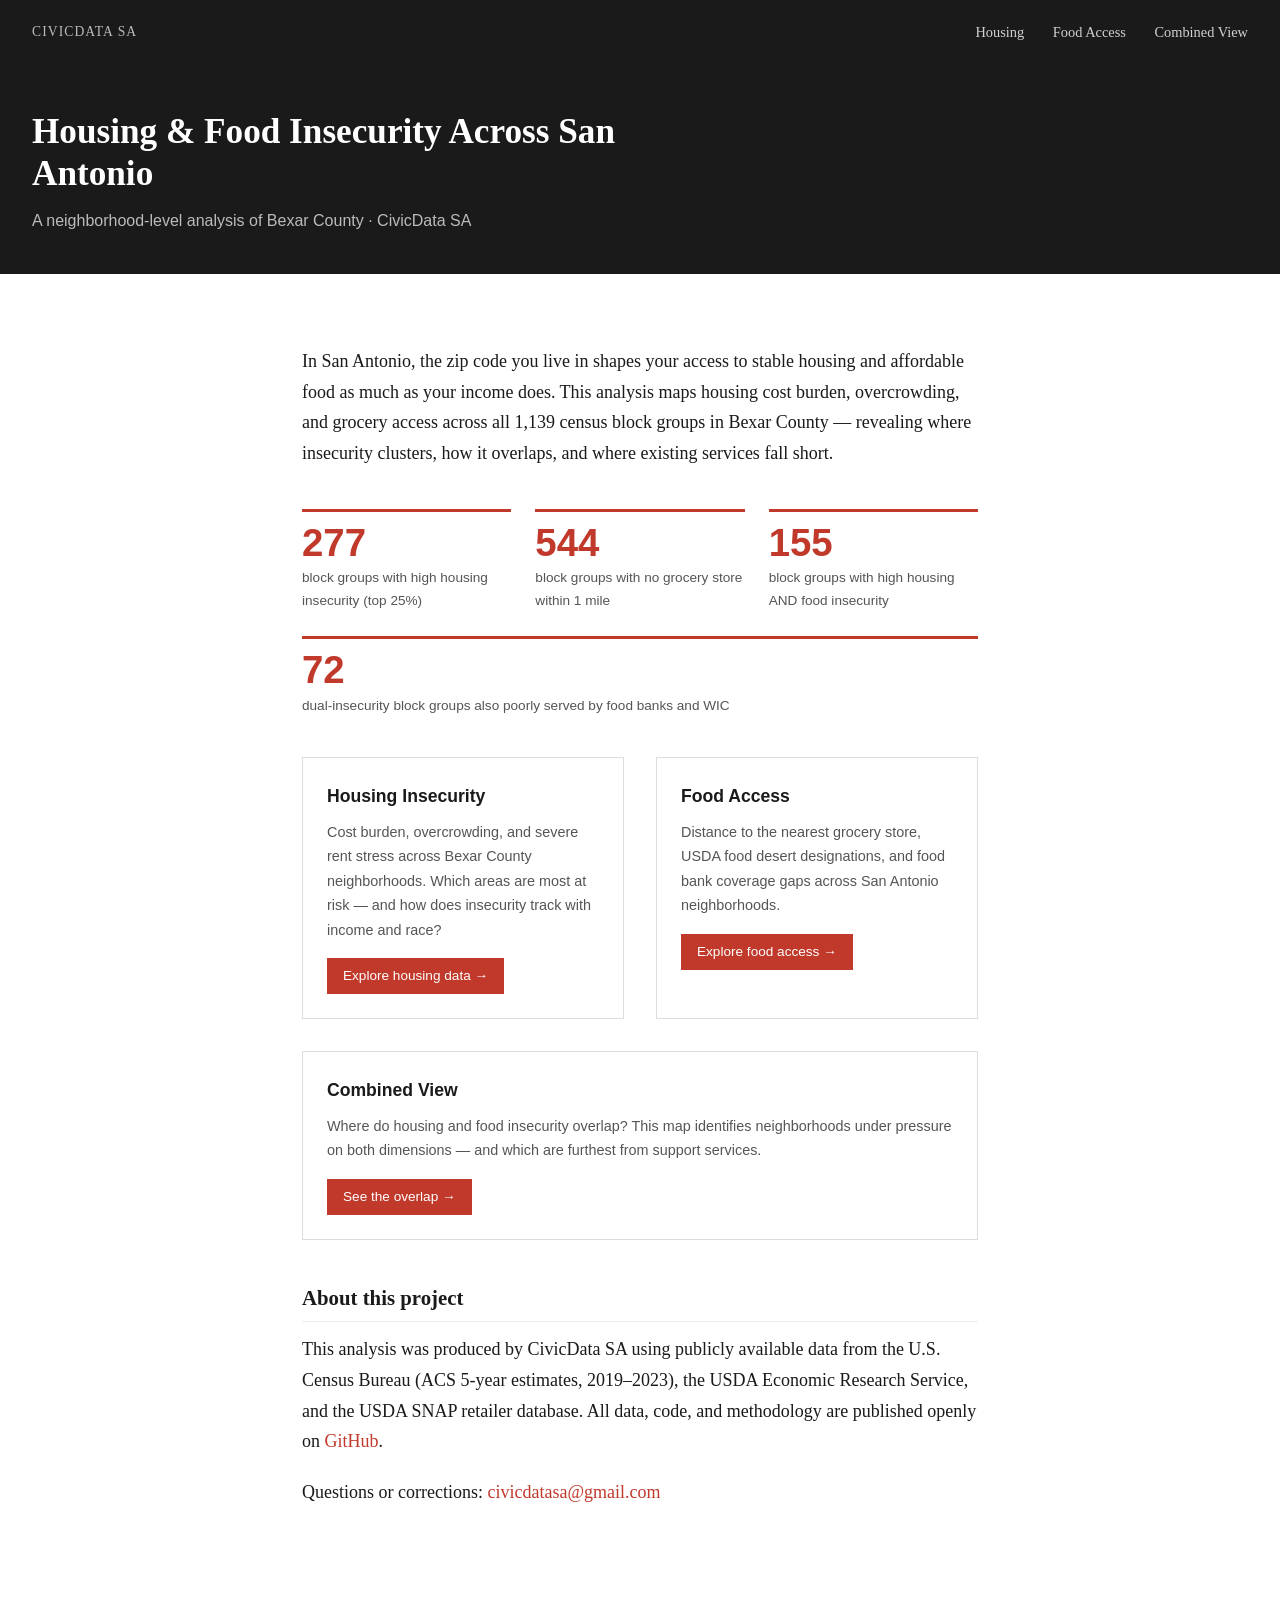
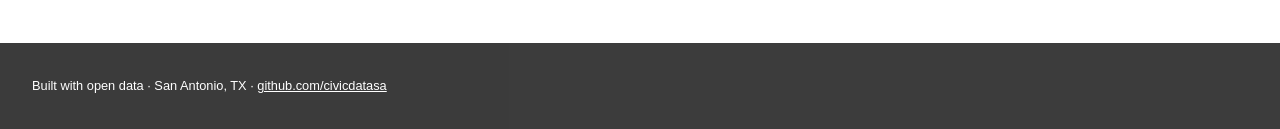
==== site/index.html @ c2f6080f "Add analysis notebooks, processed data, and site files" ====
<!DOCTYPE html>
<html lang="en">
<head>
  <meta charset="UTF-8">
  <meta name="viewport" content="width=device-width, initial-scale=1.0">
  <title>Housing & Food Insecurity in San Antonio — CivicData SA</title>
  <link rel="stylesheet" href="css/style.css">
</head>
<body>

  <header class="site-header">
    <span class="brand">CIVICDATA SA</span>
    <nav>
      <a href="housing.html">Housing</a>
      <a href="food.html">Food Access</a>
      <a href="overlap.html">Combined View</a>
    </nav>
  </header>

  <div class="page-hero">
    <h1>Housing & Food Insecurity Across San Antonio</h1>
    <p class="subtitle">A neighborhood-level analysis of Bexar County · CivicData SA</p>
  </div>

  <div class="content-wrap">

    <div class="narrative">
      <p>In San Antonio, the zip code you live in shapes your access to stable housing and affordable food
      as much as your income does. This analysis maps housing cost burden, overcrowding, and grocery
      access across all 1,139 census block groups in Bexar County — revealing where insecurity
      clusters, how it overlaps, and where existing services fall short.</p>
    </div>

    <div class="stat-row">
      <div class="stat-box">
        <div class="number">277</div>
        <div class="label">block groups with high housing insecurity (top 25%)</div>
      </div>
      <div class="stat-box">
        <div class="number">544</div>
        <div class="label">block groups with no grocery store within 1 mile</div>
      </div>
      <div class="stat-box">
        <div class="number">155</div>
        <div class="label">block groups with high housing AND food insecurity</div>
      </div>
      <div class="stat-box">
        <div class="number">72</div>
        <div class="label">dual-insecurity block groups also poorly served by food banks and WIC</div>
      </div>
    </div>

    <div class="analysis-grid">
      <div class="analysis-card">
        <h2>Housing Insecurity</h2>
        <p>Cost burden, overcrowding, and severe rent stress across Bexar County neighborhoods.
        Which areas are most at risk — and how does insecurity track with income and race?</p>
        <a class="btn" href="housing.html">Explore housing data →</a>
      </div>
      <div class="analysis-card">
        <h2>Food Access</h2>
        <p>Distance to the nearest grocery store, USDA food desert designations, and
        food bank coverage gaps across San Antonio neighborhoods.</p>
        <a class="btn" href="food.html">Explore food access →</a>
      </div>
      <div class="analysis-card">
        <h2>Combined View</h2>
        <p>Where do housing and food insecurity overlap? This map identifies neighborhoods
        under pressure on both dimensions — and which are furthest from support services.</p>
        <a class="btn" href="overlap.html">See the overlap →</a>
      </div>
    </div>

    <div class="narrative">
      <h2>About this project</h2>
      <p>This analysis was produced by CivicData SA using publicly available data from the
      U.S. Census Bureau (ACS 5-year estimates, 2019–2023), the USDA Economic Research Service,
      and the USDA SNAP retailer database. All data, code, and methodology are published openly
      on <a href="https://github.com/civicdatasa">GitHub</a>.</p>
      <p>Questions or corrections: <a href="mailto:civicdatasa@gmail.com">civicdatasa@gmail.com</a></p>
    </div>

  </div>

  <footer class="site-footer">
    Built with open data · San Antonio, TX ·
    <a href="https://github.com/civicdatasa">github.com/civicdatasa</a>
  </footer>

</body>
</html>
---- site/css/style.css ----
/* ── Reset & base ── */
*, *::before, *::after { box-sizing: border-box; margin: 0; padding: 0; }

body {
  font-family: 'Georgia', serif;
  font-size: 18px;
  line-height: 1.7;
  color: #1a1a1a;
  background: #fff;
}

a { color: #c0392b; text-decoration: none; }
a:hover { text-decoration: underline; }

/* ── Layout ── */
.site-header {
  background: #1a1a1a;
  color: #fff;
  padding: 1rem 2rem;
  display: flex;
  align-items: center;
  justify-content: space-between;
}

.site-header .brand { font-size: 0.85rem; letter-spacing: 0.08em; opacity: 0.7; }
.site-header nav a { color: #fff; margin-left: 1.5rem; font-size: 0.9rem; opacity: 0.8; }
.site-header nav a:hover { opacity: 1; text-decoration: none; }

.page-hero {
  background: #1a1a1a;
  color: #fff;
  padding: 3rem 2rem 2.5rem;
  max-width: 100%;
}

.page-hero h1 { font-size: 2.2rem; line-height: 1.2; max-width: 700px; }
.page-hero .subtitle { margin-top: 0.75rem; opacity: 0.7; font-size: 1rem; font-family: sans-serif; }
.page-hero .last-updated { margin-top: 0.5rem; opacity: 0.5; font-size: 0.8rem; font-family: sans-serif; }

.content-wrap { max-width: 740px; margin: 0 auto; padding: 2.5rem 2rem; }

/* ── Map ── */
#map { width: 100%; height: 520px; background: #e8e4dc; }

.map-wrap { position: relative; }

.map-legend {
  position: absolute;
  bottom: 2rem;
  right: 1rem;
  background: rgba(255,255,255,0.95);
  padding: 0.75rem 1rem;
  font-family: sans-serif;
  font-size: 0.78rem;
  line-height: 1.8;
  z-index: 999;
  border: 1px solid #ddd;
}

.legend-swatch {
  display: inline-block;
  width: 12px;
  height: 12px;
  margin-right: 6px;
  vertical-align: middle;
}

/* ── Stat callouts ── */
.stat-row {
  display: flex;
  gap: 1.5rem;
  margin: 2.5rem 0;
  flex-wrap: wrap;
}

.stat-box {
  flex: 1;
  min-width: 160px;
  border-top: 3px solid #c0392b;
  padding-top: 0.75rem;
}

.stat-box .number {
  font-size: 2.4rem;
  font-weight: bold;
  line-height: 1;
  color: #c0392b;
  font-family: sans-serif;
}

.stat-box .label {
  font-size: 0.85rem;
  font-family: sans-serif;
  color: #555;
  margin-top: 0.25rem;
}

/* ── Narrative text ── */
.narrative { margin: 2rem 0; }
.narrative p { margin-bottom: 1.25rem; }
.narrative h2 { font-size: 1.3rem; margin: 2rem 0 0.75rem; border-bottom: 1px solid #eee; padding-bottom: 0.4rem; }

/* ── Popup ── */
.mapboxgl-popup-content, .leaflet-popup-content {
  font-family: sans-serif;
  font-size: 0.85rem;
  line-height: 1.6;
  max-width: 220px;
}

.popup-title { font-weight: bold; margin-bottom: 0.4rem; font-size: 0.9rem; }
.popup-row { display: flex; justify-content: space-between; gap: 1rem; }
.popup-label { color: #777; }

/* ── Page nav ── */
.page-nav {
  background: #f5f3ef;
  padding: 1.5rem 2rem;
  font-family: sans-serif;
  font-size: 0.9rem;
  display: flex;
  gap: 2rem;
  flex-wrap: wrap;
  border-top: 1px solid #ddd;
}

.page-nav a {
  color: #1a1a1a;
  font-weight: bold;
}

/* ── Footer ── */
.site-footer {
  background: #1a1a1a;
  color: #fff;
  padding: 2rem;
  font-family: sans-serif;
  font-size: 0.8rem;
  opacity: 0.85;
  margin-top: 4rem;
}

.site-footer a { color: #fff; text-decoration: underline; }

/* ── Index page cards ── */
.analysis-grid { display: flex; gap: 2rem; margin: 2.5rem 0; flex-wrap: wrap; }

.analysis-card {
  flex: 1;
  min-width: 260px;
  border: 1px solid #ddd;
  padding: 1.5rem;
  font-family: sans-serif;
}

.analysis-card h2 { font-size: 1.1rem; margin-bottom: 0.5rem; }
.analysis-card p { font-size: 0.9rem; color: #555; margin-bottom: 1rem; }
.analysis-card a.btn {
  display: inline-block;
  background: #c0392b;
  color: #fff;
  padding: 0.4rem 1rem;
  font-size: 0.85rem;
}

/* ── Responsive ── */
@media (max-width: 600px) {
  .page-hero h1 { font-size: 1.5rem; }
  #map { height: 380px; }
  .stat-row { gap: 1rem; }
  .stat-box .number { font-size: 1.8rem; }
}
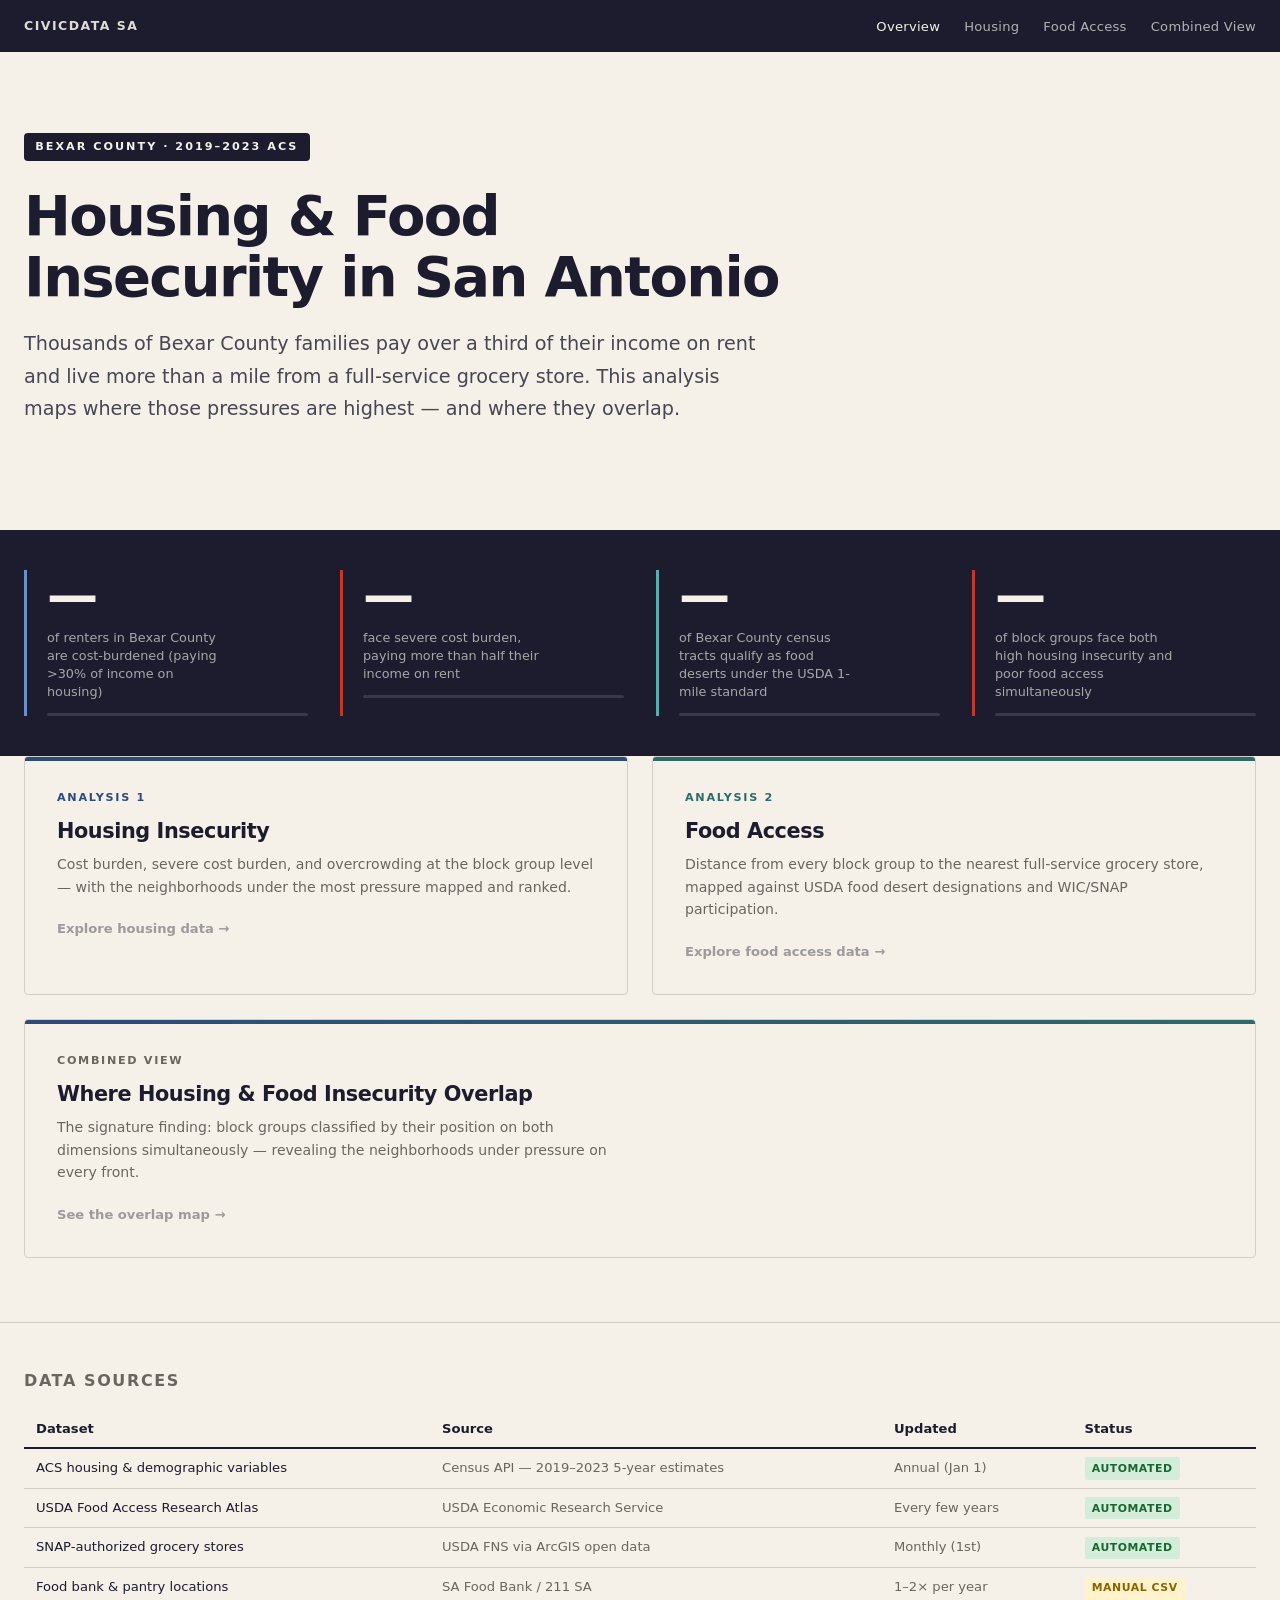
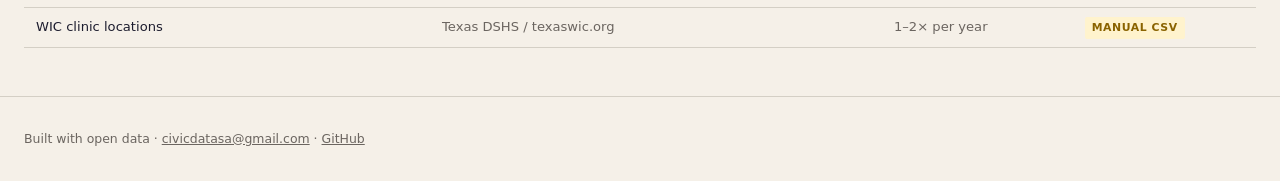
==== commit 6007d8f2: "fix: restore correct HTML files and remove stray style.css" ====
--- a/site/index.html
+++ b/site/index.html
@@ -4,88 +4,175 @@
   <meta charset="UTF-8">
   <meta name="viewport" content="width=device-width, initial-scale=1.0">
   <title>Housing & Food Insecurity in San Antonio — CivicData SA</title>
+  <meta name="description" content="A neighborhood-level analysis of housing cost burden, food access, and where both forms of insecurity overlap across Bexar County, TX.">
   <link rel="stylesheet" href="css/style.css">
 </head>
 <body>
 
-  <header class="site-header">
-    <span class="brand">CIVICDATA SA</span>
-    <nav>
-      <a href="housing.html">Housing</a>
-      <a href="food.html">Food Access</a>
-      <a href="overlap.html">Combined View</a>
-    </nav>
-  </header>
+<nav class="site-nav">
+  <a class="wordmark" href="index.html">CivicData SA</a>
+  <ul class="nav-links">
+    <li><a href="index.html" class="active">Overview</a></li>
+    <li><a href="housing.html">Housing</a></li>
+    <li><a href="food.html">Food Access</a></li>
+    <li><a href="overlap.html">Combined View</a></li>
+  </ul>
+</nav>
 
-  <div class="page-hero">
-    <h1>Housing & Food Insecurity Across San Antonio</h1>
-    <p class="subtitle">A neighborhood-level analysis of Bexar County · CivicData SA</p>
+<section class="index-hero">
+  <span class="project-tag">Bexar County · 2019–2023 ACS</span>
+  <h1>Housing &amp; Food<br>Insecurity in San Antonio</h1>
+  <p class="lede">
+    Thousands of Bexar County families pay over a third of their income on rent
+    and live more than a mile from a full-service grocery store. This analysis
+    maps where those pressures are highest — and where they overlap.
+  </p>
+</section>
+
+<div class="stat-strip">
+  <div class="stat-strip-inner">
+    <div class="stat-card housing-accent">
+      <div class="stat-value" id="stat-costburden">—</div>
+      <div class="stat-label">of renters in Bexar County are cost-burdened (paying &gt;30% of income on housing)</div>
+      <div class="stat-bar"><div class="stat-bar-fill" data-pct="0" id="bar-costburden"></div></div>
+    </div>
+    <div class="stat-card alert-accent">
+      <div class="stat-value" id="stat-severe">—</div>
+      <div class="stat-label">face severe cost burden, paying more than half their income on rent</div>
+      <div class="stat-bar"><div class="stat-bar-fill" data-pct="0" id="bar-severe"></div></div>
+    </div>
+    <div class="stat-card food-accent">
+      <div class="stat-value" id="stat-desert">—</div>
+      <div class="stat-label">of Bexar County census tracts qualify as food deserts under the USDA 1-mile standard</div>
+      <div class="stat-bar"><div class="stat-bar-fill" data-pct="0" id="bar-desert"></div></div>
+    </div>
+    <div class="stat-card alert-accent">
+      <div class="stat-value" id="stat-both">—</div>
+      <div class="stat-label">of block groups face both high housing insecurity and poor food access simultaneously</div>
+      <div class="stat-bar"><div class="stat-bar-fill" data-pct="0" id="bar-both"></div></div>
+    </div>
   </div>
+</div>
 
-  <div class="content-wrap">
+<div class="analysis-grid">
+  <a href="housing.html" class="analysis-card housing">
+    <div class="card-tag">Analysis 1</div>
+    <h2>Housing Insecurity</h2>
+    <p>Cost burden, severe cost burden, and overcrowding at the block group level — with the neighborhoods under the most pressure mapped and ranked.</p>
+    <div class="card-arrow">Explore housing data →</div>
+  </a>
+  <a href="food.html" class="analysis-card food">
+    <div class="card-tag">Analysis 2</div>
+    <h2>Food Access</h2>
+    <p>Distance from every block group to the nearest full-service grocery store, mapped against USDA food desert designations and WIC/SNAP participation.</p>
+    <div class="card-arrow">Explore food access data →</div>
+  </a>
+  <a href="overlap.html" class="analysis-card overlap">
+    <div class="card-tag">Combined View</div>
+    <h2>Where Housing &amp; Food Insecurity Overlap</h2>
+    <p>The signature finding: block groups classified by their position on both dimensions simultaneously — revealing the neighborhoods under pressure on every front.</p>
+    <div class="card-arrow">See the overlap map →</div>
+  </a>
+</div>
 
-    <div class="narrative">
-      <p>In San Antonio, the zip code you live in shapes your access to stable housing and affordable food
-      as much as your income does. This analysis maps housing cost burden, overcrowding, and grocery
-      access across all 1,139 census block groups in Bexar County — revealing where insecurity
-      clusters, how it overlaps, and where existing services fall short.</p>
-    </div>
+<section class="data-table-section">
+  <h2>Data Sources</h2>
+  <table>
+    <thead>
+      <tr><th>Dataset</th><th>Source</th><th>Updated</th><th>Status</th></tr>
+    </thead>
+    <tbody>
+      <tr>
+        <td>ACS housing &amp; demographic variables</td>
+        <td>Census API — 2019–2023 5-year estimates</td>
+        <td>Annual (Jan 1)</td>
+        <td><span class="badge badge-ok">Automated</span></td>
+      </tr>
+      <tr>
+        <td>USDA Food Access Research Atlas</td>
+        <td>USDA Economic Research Service</td>
+        <td>Every few years</td>
+        <td><span class="badge badge-ok">Automated</span></td>
+      </tr>
+      <tr>
+        <td>SNAP-authorized grocery stores</td>
+        <td>USDA FNS via ArcGIS open data</td>
+        <td>Monthly (1st)</td>
+        <td><span class="badge badge-ok">Automated</span></td>
+      </tr>
+      <tr>
+        <td>Food bank &amp; pantry locations</td>
+        <td>SA Food Bank / 211 SA</td>
+        <td>1–2× per year</td>
+        <td><span class="badge badge-manual">Manual CSV</span></td>
+      </tr>
+      <tr>
+        <td>WIC clinic locations</td>
+        <td>Texas DSHS / texaswic.org</td>
+        <td>1–2× per year</td>
+        <td><span class="badge badge-manual">Manual CSV</span></td>
+      </tr>
+    </tbody>
+  </table>
+</section>
 
-    <div class="stat-row">
-      <div class="stat-box">
-        <div class="number">277</div>
-        <div class="label">block groups with high housing insecurity (top 25%)</div>
-      </div>
-      <div class="stat-box">
-        <div class="number">544</div>
-        <div class="label">block groups with no grocery store within 1 mile</div>
-      </div>
-      <div class="stat-box">
-        <div class="number">155</div>
-        <div class="label">block groups with high housing AND food insecurity</div>
-      </div>
-      <div class="stat-box">
-        <div class="number">72</div>
-        <div class="label">dual-insecurity block groups also poorly served by food banks and WIC</div>
-      </div>
-    </div>
+<footer class="site-footer">
+  <span>Built with open data · <a href="mailto:civicdatasa@gmail.com">civicdatasa@gmail.com</a> · <a href="https://github.com/civicdatasa" target="_blank" rel="noopener">GitHub</a></span>
+  <span id="last-updated"></span>
+</footer>
 
-    <div class="analysis-grid">
-      <div class="analysis-card">
-        <h2>Housing Insecurity</h2>
-        <p>Cost burden, overcrowding, and severe rent stress across Bexar County neighborhoods.
-        Which areas are most at risk — and how does insecurity track with income and race?</p>
-        <a class="btn" href="housing.html">Explore housing data →</a>
-      </div>
-      <div class="analysis-card">
-        <h2>Food Access</h2>
-        <p>Distance to the nearest grocery store, USDA food desert designations, and
-        food bank coverage gaps across San Antonio neighborhoods.</p>
-        <a class="btn" href="food.html">Explore food access →</a>
-      </div>
-      <div class="analysis-card">
-        <h2>Combined View</h2>
-        <p>Where do housing and food insecurity overlap? This map identifies neighborhoods
-        under pressure on both dimensions — and which are furthest from support services.</p>
-        <a class="btn" href="overlap.html">See the overlap →</a>
-      </div>
-    </div>
+<script src="js/site.js"></script>
+<script>
+// Pull summary stats from the GeoJSON files to populate the callout numbers.
+// Falls back to showing placeholder dashes if data isn't loaded yet.
+document.addEventListener('DOMContentLoaded', () => {
+  Promise.all([
+    fetch('data/housing_block_groups.geojson').then(r => r.ok ? r.json() : null).catch(() => null),
+    fetch('data/food_access_tracts.geojson').then(r => r.ok ? r.json() : null).catch(() => null),
+    fetch('data/overlap_block_groups.geojson').then(r => r.ok ? r.json() : null).catch(() => null),
+  ]).then(([housing, food, overlap]) => {
 
-    <div class="narrative">
-      <h2>About this project</h2>
-      <p>This analysis was produced by CivicData SA using publicly available data from the
-      U.S. Census Bureau (ACS 5-year estimates, 2019–2023), the USDA Economic Research Service,
-      and the USDA SNAP retailer database. All data, code, and methodology are published openly
-      on <a href="https://github.com/civicdatasa">GitHub</a>.</p>
-      <p>Questions or corrections: <a href="mailto:civicdatasa@gmail.com">civicdatasa@gmail.com</a></p>
-    </div>
+    if (housing && housing.features && housing.features.length) {
+      const props = housing.features.map(f => f.properties);
+      const cb  = props.map(p => p.cost_burden_rate).filter(v => v != null && !isNaN(v));
+      const scb = props.map(p => p.severe_cost_burden_rate).filter(v => v != null && !isNaN(v));
+      if (cb.length) {
+        const avgCB = cb.reduce((a,b) => a+b, 0) / cb.length;
+        const avgSCB = scb.reduce((a,b) => a+b, 0) / scb.length;
+        const pctCB  = Math.round(avgCB  * 100);
+        const pctSCB = Math.round(avgSCB * 100);
+        document.getElementById('stat-costburden').textContent = pctCB + '%';
+        document.getElementById('stat-severe').textContent     = pctSCB + '%';
+        document.getElementById('bar-costburden').dataset.pct  = pctCB;
+        document.getElementById('bar-severe').dataset.pct      = pctSCB;
+      }
+    }
 
-  </div>
+    if (food && food.features && food.features.length) {
+      const props = food.features.map(f => f.properties);
+      const deserts = props.filter(p => p.LILATracts_1And10 === 1).length;
+      const pct = Math.round(deserts / props.length * 100);
+      document.getElementById('stat-desert').textContent = pct + '%';
+      document.getElementById('bar-desert').dataset.pct  = pct;
+    }
 
-  <footer class="site-footer">
-    Built with open data · San Antonio, TX ·
-    <a href="https://github.com/civicdatasa">github.com/civicdatasa</a>
-  </footer>
+    if (overlap && overlap.features && overlap.features.length) {
+      const props = overlap.features.map(f => f.properties);
+      const both  = props.filter(p => (p.housing_score ?? 0) > 0.5 && (p.nearest_grocery_mi ?? 0) > 1).length;
+      const pct   = Math.round(both / props.length * 100);
+      document.getElementById('stat-both').textContent = pct + '%';
+      document.getElementById('bar-both').dataset.pct  = pct;
+    }
 
+    // re-trigger bar animations after data is set
+    document.querySelectorAll('.stat-bar-fill[data-pct]').forEach(el => {
+      const pct = parseFloat(el.dataset.pct);
+      if (!isNaN(pct) && pct > 0) {
+        setTimeout(() => { el.style.width = pct + '%'; }, 100);
+      }
+    });
+  });
+});
+</script>
 </body>
 </html>
--- a/site/css/style.css
+++ b/site/css/style.css
@@ -1,172 +1,497 @@
-/* ── Reset & base ── */
+/* ============================================================
+   CivicData SA — Housing & Food Insecurity
+   Palette:
+     --ink:       #1c1c2e  (near-black body)
+     --paper:     #f5f0e8  (warm off-white)
+     --housing:   #2c4a7c  (slate blue)
+     --food:      #2d6a6a  (teal)
+     --alert:     #c0392b  (burnt sienna — high insecurity)
+     --mid:       #e8a020  (amber — medium)
+     --low:       #4a8c5c  (muted green — low insecurity)
+     --rule:      #d4cfc5  (divider)
+     --muted:     #6b6560  (secondary text)
+   ============================================================ */
+
 *, *::before, *::after { box-sizing: border-box; margin: 0; padding: 0; }
 
+:root {
+  --ink:      #1c1c2e;
+  --paper:    #f5f0e8;
+  --housing:  #2c4a7c;
+  --food:     #2d6a6a;
+  --alert:    #c0392b;
+  --mid:      #e8a020;
+  --low:      #4a8c5c;
+  --rule:     #d4cfc5;
+  --muted:    #6b6560;
+  --radius:   4px;
+  --max:      1280px;
+}
+
+html { font-size: 16px; scroll-behavior: smooth; }
+
 body {
-  font-family: 'Georgia', serif;
-  font-size: 18px;
-  line-height: 1.7;
-  color: #1a1a1a;
-  background: #fff;
-}
-
-a { color: #c0392b; text-decoration: none; }
-a:hover { text-decoration: underline; }
-
-/* ── Layout ── */
-.site-header {
-  background: #1a1a1a;
-  color: #fff;
-  padding: 1rem 2rem;
+  font-family: -apple-system, BlinkMacSystemFont, 'Segoe UI', system-ui, sans-serif;
+  background: var(--paper);
+  color: var(--ink);
+  line-height: 1.6;
+  -webkit-font-smoothing: antialiased;
+}
+
+/* ── Typography ─────────────────────────────────────── */
+h1 { font-size: clamp(2rem, 5vw, 3.5rem); font-weight: 800; line-height: 1.1; letter-spacing: -0.03em; }
+h2 { font-size: clamp(1.4rem, 3vw, 2rem); font-weight: 700; line-height: 1.2; letter-spacing: -0.02em; }
+h3 { font-size: 1.1rem; font-weight: 700; letter-spacing: -0.01em; }
+p  { max-width: 64ch; }
+a  { color: inherit; }
+
+/* ── Sitewide nav ───────────────────────────────────── */
+.site-nav {
+  background: var(--ink);
+  color: var(--paper);
+  padding: 0 1.5rem;
   display: flex;
   align-items: center;
   justify-content: space-between;
-}
-
-.site-header .brand { font-size: 0.85rem; letter-spacing: 0.08em; opacity: 0.7; }
-.site-header nav a { color: #fff; margin-left: 1.5rem; font-size: 0.9rem; opacity: 0.8; }
-.site-header nav a:hover { opacity: 1; text-decoration: none; }
-
+  height: 52px;
+  position: sticky;
+  top: 0;
+  z-index: 1000;
+}
+.site-nav .wordmark {
+  font-size: 0.78rem;
+  font-weight: 700;
+  letter-spacing: 0.12em;
+  text-transform: uppercase;
+  text-decoration: none;
+  color: var(--paper);
+  opacity: 0.9;
+}
+.site-nav .nav-links {
+  display: flex;
+  gap: 1.5rem;
+  list-style: none;
+}
+.site-nav .nav-links a {
+  font-size: 0.82rem;
+  font-weight: 500;
+  text-decoration: none;
+  color: var(--paper);
+  opacity: 0.7;
+  transition: opacity 0.15s;
+  letter-spacing: 0.02em;
+}
+.site-nav .nav-links a:hover,
+.site-nav .nav-links a.active { opacity: 1; }
+
+/* ── Page hero ──────────────────────────────────────── */
 .page-hero {
-  background: #1a1a1a;
-  color: #fff;
-  padding: 3rem 2rem 2.5rem;
-  max-width: 100%;
-}
-
-.page-hero h1 { font-size: 2.2rem; line-height: 1.2; max-width: 700px; }
-.page-hero .subtitle { margin-top: 0.75rem; opacity: 0.7; font-size: 1rem; font-family: sans-serif; }
-.page-hero .last-updated { margin-top: 0.5rem; opacity: 0.5; font-size: 0.8rem; font-family: sans-serif; }
-
-.content-wrap { max-width: 740px; margin: 0 auto; padding: 2.5rem 2rem; }
-
-/* ── Map ── */
-#map { width: 100%; height: 520px; background: #e8e4dc; }
-
-.map-wrap { position: relative; }
-
-.map-legend {
+  padding: 4rem 1.5rem 3rem;
+  max-width: var(--max);
+  margin: 0 auto;
+}
+.page-hero .eyebrow {
+  font-size: 0.72rem;
+  font-weight: 700;
+  letter-spacing: 0.15em;
+  text-transform: uppercase;
+  color: var(--muted);
+  margin-bottom: 1rem;
+}
+.page-hero h1 { margin-bottom: 1.25rem; }
+.page-hero .lede {
+  font-size: 1.15rem;
+  line-height: 1.7;
+  color: var(--ink);
+  opacity: 0.85;
+  max-width: 68ch;
+}
+.page-hero .meta {
+  margin-top: 1.5rem;
+  font-size: 0.78rem;
+  color: var(--muted);
+  display: flex;
+  gap: 1.5rem;
+  flex-wrap: wrap;
+}
+.page-hero .meta span::before { content: '· '; }
+.page-hero .meta span:first-child::before { content: ''; }
+
+/* ── Stat callout strip ─────────────────────────────── */
+.stat-strip {
+  background: var(--ink);
+  color: var(--paper);
+  padding: 2.5rem 1.5rem;
+}
+.stat-strip-inner {
+  max-width: var(--max);
+  margin: 0 auto;
+  display: grid;
+  grid-template-columns: repeat(4, 1fr);
+  gap: 2rem;
+}
+.stat-card { border-left: 3px solid var(--rule); padding-left: 1.25rem; }
+.stat-card.housing-accent { border-color: #6b90c8; }
+.stat-card.food-accent    { border-color: #5aadad; }
+.stat-card.alert-accent   { border-color: var(--alert); }
+.stat-value {
+  font-size: clamp(2.2rem, 5vw, 3.2rem);
+  font-weight: 800;
+  letter-spacing: -0.04em;
+  line-height: 1;
+  font-variant-numeric: tabular-nums;
+}
+.stat-label {
+  font-size: 0.8rem;
+  line-height: 1.4;
+  opacity: 0.65;
+  margin-top: 0.5rem;
+  max-width: 22ch;
+}
+.stat-bar {
+  height: 3px;
+  background: rgba(255,255,255,0.12);
+  border-radius: 2px;
+  margin-top: 0.75rem;
+  overflow: hidden;
+}
+.stat-bar-fill {
+  height: 100%;
+  border-radius: 2px;
+  background: var(--paper);
+  width: 0;
+  transition: width 1.2s cubic-bezier(0.4, 0, 0.2, 1);
+}
+.stat-card.housing-accent .stat-bar-fill { background: #6b90c8; }
+.stat-card.food-accent    .stat-bar-fill { background: #5aadad; }
+.stat-card.alert-accent   .stat-bar-fill { background: var(--alert); }
+
+/* ── Map section ────────────────────────────────────── */
+.map-section {
+  display: grid;
+  grid-template-columns: 1fr 380px;
+  min-height: 580px;
+  border-top: 1px solid var(--rule);
+  border-bottom: 1px solid var(--rule);
+}
+#map, #map-food, #map-overlap {
+  height: 580px;
+  width: 100%;
+  background: #d8dde6;
+}
+.map-sidebar {
+  padding: 2rem 1.5rem;
+  border-left: 1px solid var(--rule);
+  display: flex;
+  flex-direction: column;
+  gap: 1.25rem;
+  overflow-y: auto;
+  max-height: 580px;
+}
+.map-sidebar h2 { font-size: 1.1rem; }
+.map-sidebar p  { font-size: 0.88rem; line-height: 1.6; color: var(--muted); }
+
+/* Legend */
+.legend { margin-top: auto; }
+.legend-title {
+  font-size: 0.72rem;
+  font-weight: 700;
+  letter-spacing: 0.1em;
+  text-transform: uppercase;
+  color: var(--muted);
+  margin-bottom: 0.6rem;
+}
+.legend-scale {
+  display: flex;
+  gap: 3px;
+  margin-bottom: 0.3rem;
+}
+.legend-swatch {
+  height: 10px;
+  flex: 1;
+  border-radius: 2px;
+}
+.legend-labels {
+  display: flex;
+  justify-content: space-between;
+  font-size: 0.72rem;
+  color: var(--muted);
+}
+.map-controls {
+  display: flex;
+  flex-direction: column;
+  gap: 0.5rem;
+}
+.map-controls label {
+  font-size: 0.82rem;
+  display: flex;
+  align-items: center;
+  gap: 0.5rem;
+  cursor: pointer;
+  user-select: none;
+}
+.map-controls input[type=checkbox] { accent-color: var(--housing); }
+
+/* Popup */
+.leaflet-popup-content-wrapper {
+  border-radius: var(--radius);
+  box-shadow: 0 4px 20px rgba(0,0,0,0.15);
+}
+.popup-inner { font-family: inherit; min-width: 180px; }
+.popup-inner strong { font-size: 0.85rem; display: block; margin-bottom: 0.5rem; }
+.popup-row {
+  display: flex;
+  justify-content: space-between;
+  font-size: 0.8rem;
+  padding: 0.2rem 0;
+  border-bottom: 1px solid #eee;
+  color: #333;
+}
+.popup-row:last-child { border-bottom: none; }
+.popup-val { font-weight: 600; }
+
+/* ── Narrative section ──────────────────────────────── */
+.narrative {
+  max-width: var(--max);
+  margin: 0 auto;
+  padding: 4rem 1.5rem;
+  display: grid;
+  grid-template-columns: 1fr 1fr;
+  gap: 4rem;
+  align-items: start;
+}
+.narrative-text h2 { margin-bottom: 1rem; }
+.narrative-text p  { margin-bottom: 1rem; font-size: 0.95rem; color: var(--muted); }
+.narrative-text p:last-child { margin-bottom: 0; }
+
+.pullquote {
+  border-left: 4px solid var(--housing);
+  padding: 1rem 1.25rem;
+  font-size: 1.05rem;
+  font-weight: 600;
+  line-height: 1.5;
+  color: var(--ink);
+  background: rgba(44,74,124,0.06);
+  border-radius: 0 var(--radius) var(--radius) 0;
+}
+.pullquote.food-accent { border-color: var(--food); background: rgba(45,106,106,0.06); }
+
+/* ── Methodology note ───────────────────────────────── */
+.method-note {
+  max-width: var(--max);
+  margin: 0 auto;
+  padding: 2rem 1.5rem;
+  border-top: 1px solid var(--rule);
+}
+.method-note details summary {
+  font-size: 0.82rem;
+  font-weight: 600;
+  cursor: pointer;
+  color: var(--muted);
+  letter-spacing: 0.02em;
+  list-style: none;
+}
+.method-note details summary::after { content: '  ↓'; }
+.method-note details[open] summary::after { content: '  ↑'; }
+.method-note details p {
+  font-size: 0.82rem;
+  color: var(--muted);
+  margin-top: 0.75rem;
+  line-height: 1.7;
+}
+
+/* ── Cross-links ────────────────────────────────────── */
+.crosslink-strip {
+  background: var(--ink);
+  color: var(--paper);
+  padding: 3rem 1.5rem;
+}
+.crosslink-inner {
+  max-width: var(--max);
+  margin: 0 auto;
+  display: grid;
+  grid-template-columns: repeat(auto-fit, minmax(260px, 1fr));
+  gap: 1.5rem;
+}
+.crosslink-card {
+  background: rgba(255,255,255,0.06);
+  border: 1px solid rgba(255,255,255,0.1);
+  border-radius: var(--radius);
+  padding: 1.5rem;
+  text-decoration: none;
+  color: var(--paper);
+  transition: background 0.15s;
+  display: block;
+}
+.crosslink-card:hover { background: rgba(255,255,255,0.1); }
+.crosslink-card .card-tag {
+  font-size: 0.7rem;
+  font-weight: 700;
+  letter-spacing: 0.15em;
+  text-transform: uppercase;
+  opacity: 0.5;
+  margin-bottom: 0.5rem;
+}
+.crosslink-card h3 { font-size: 1rem; margin-bottom: 0.4rem; }
+.crosslink-card p  { font-size: 0.82rem; opacity: 0.6; max-width: none; }
+.crosslink-card .arrow { margin-top: 1rem; font-size: 0.85rem; opacity: 0.5; }
+
+/* ── Site footer ────────────────────────────────────── */
+.site-footer {
+  border-top: 1px solid var(--rule);
+  padding: 2rem 1.5rem;
+  font-size: 0.78rem;
+  color: var(--muted);
+  display: flex;
+  justify-content: space-between;
+  align-items: center;
+  flex-wrap: wrap;
+  gap: 0.75rem;
+  max-width: var(--max);
+  margin: 0 auto;
+}
+.site-footer a { color: var(--muted); }
+
+/* ── Index page hero ────────────────────────────────── */
+.index-hero {
+  padding: 5rem 1.5rem 4rem;
+  max-width: var(--max);
+  margin: 0 auto;
+}
+.index-hero .project-tag {
+  display: inline-block;
+  font-size: 0.7rem;
+  font-weight: 700;
+  letter-spacing: 0.18em;
+  text-transform: uppercase;
+  color: var(--paper);
+  background: var(--ink);
+  padding: 0.3rem 0.7rem;
+  border-radius: var(--radius);
+  margin-bottom: 1.5rem;
+}
+.index-hero h1 { margin-bottom: 1.25rem; }
+.index-hero .lede {
+  font-size: 1.2rem;
+  line-height: 1.7;
+  max-width: 60ch;
+  color: var(--ink);
+  opacity: 0.8;
+  margin-bottom: 2.5rem;
+}
+.analysis-grid {
+  display: grid;
+  grid-template-columns: 1fr 1fr;
+  gap: 1.5rem;
+  max-width: var(--max);
+  margin: 0 auto;
+  padding: 0 1.5rem 4rem;
+}
+.analysis-card {
+  border: 1.5px solid var(--rule);
+  border-radius: var(--radius);
+  padding: 2rem;
+  text-decoration: none;
+  color: var(--ink);
+  display: block;
+  transition: border-color 0.15s, box-shadow 0.15s;
+  position: relative;
+  overflow: hidden;
+}
+.analysis-card::before {
+  content: '';
   position: absolute;
-  bottom: 2rem;
-  right: 1rem;
-  background: rgba(255,255,255,0.95);
-  padding: 0.75rem 1rem;
-  font-family: sans-serif;
+  top: 0; left: 0; right: 0;
+  height: 4px;
+}
+.analysis-card.housing::before { background: var(--housing); }
+.analysis-card.food::before    { background: var(--food); }
+.analysis-card.overlap::before { background: linear-gradient(90deg, var(--housing), var(--food)); }
+.analysis-card:hover { border-color: var(--ink); box-shadow: 0 4px 16px rgba(0,0,0,0.08); }
+.analysis-card .card-tag {
+  font-size: 0.7rem;
+  font-weight: 700;
+  letter-spacing: 0.15em;
+  text-transform: uppercase;
+  margin-bottom: 0.75rem;
+}
+.analysis-card.housing .card-tag { color: var(--housing); }
+.analysis-card.food    .card-tag { color: var(--food); }
+.analysis-card.overlap .card-tag { color: var(--muted); }
+.analysis-card h2 { font-size: 1.3rem; margin-bottom: 0.6rem; }
+.analysis-card p  { font-size: 0.88rem; color: var(--muted); line-height: 1.6; }
+.analysis-card .card-arrow {
+  margin-top: 1.25rem;
+  font-size: 0.82rem;
+  font-weight: 600;
+  opacity: 0.4;
+}
+
+/* overlap card spans full width */
+.analysis-card.overlap { grid-column: 1 / -1; }
+
+/* ── Quadrant legend (overlap page) ────────────────── */
+.quad-legend {
+  display: grid;
+  grid-template-columns: 1fr 1fr;
+  gap: 0.5rem;
+  margin-top: 0.75rem;
+}
+.quad-item {
+  display: flex;
+  align-items: center;
+  gap: 0.5rem;
   font-size: 0.78rem;
-  line-height: 1.8;
-  z-index: 999;
-  border: 1px solid #ddd;
-}
-
-.legend-swatch {
+  color: var(--muted);
+}
+.quad-swatch {
+  width: 14px;
+  height: 14px;
+  border-radius: 2px;
+  flex-shrink: 0;
+}
+
+/* ── Data source table ──────────────────────────────── */
+.data-table-section {
+  max-width: var(--max);
+  margin: 0 auto;
+  padding: 3rem 1.5rem;
+  border-top: 1px solid var(--rule);
+}
+.data-table-section h2 { margin-bottom: 1.25rem; font-size: 1rem; color: var(--muted); text-transform: uppercase; letter-spacing: 0.1em; font-weight: 700; }
+table { width: 100%; border-collapse: collapse; font-size: 0.82rem; }
+th { text-align: left; padding: 0.5rem 0.75rem; border-bottom: 2px solid var(--ink); font-weight: 700; }
+td { padding: 0.5rem 0.75rem; border-bottom: 1px solid var(--rule); color: var(--muted); vertical-align: top; }
+td:first-child { color: var(--ink); font-weight: 500; }
+.badge {
   display: inline-block;
-  width: 12px;
-  height: 12px;
-  margin-right: 6px;
-  vertical-align: middle;
-}
-
-/* ── Stat callouts ── */
-.stat-row {
-  display: flex;
-  gap: 1.5rem;
-  margin: 2.5rem 0;
-  flex-wrap: wrap;
-}
-
-.stat-box {
-  flex: 1;
-  min-width: 160px;
-  border-top: 3px solid #c0392b;
-  padding-top: 0.75rem;
-}
-
-.stat-box .number {
-  font-size: 2.4rem;
-  font-weight: bold;
-  line-height: 1;
-  color: #c0392b;
-  font-family: sans-serif;
-}
-
-.stat-box .label {
-  font-size: 0.85rem;
-  font-family: sans-serif;
-  color: #555;
-  margin-top: 0.25rem;
-}
-
-/* ── Narrative text ── */
-.narrative { margin: 2rem 0; }
-.narrative p { margin-bottom: 1.25rem; }
-.narrative h2 { font-size: 1.3rem; margin: 2rem 0 0.75rem; border-bottom: 1px solid #eee; padding-bottom: 0.4rem; }
-
-/* ── Popup ── */
-.mapboxgl-popup-content, .leaflet-popup-content {
-  font-family: sans-serif;
-  font-size: 0.85rem;
-  line-height: 1.6;
-  max-width: 220px;
-}
-
-.popup-title { font-weight: bold; margin-bottom: 0.4rem; font-size: 0.9rem; }
-.popup-row { display: flex; justify-content: space-between; gap: 1rem; }
-.popup-label { color: #777; }
-
-/* ── Page nav ── */
-.page-nav {
-  background: #f5f3ef;
-  padding: 1.5rem 2rem;
-  font-family: sans-serif;
-  font-size: 0.9rem;
-  display: flex;
-  gap: 2rem;
-  flex-wrap: wrap;
-  border-top: 1px solid #ddd;
-}
-
-.page-nav a {
-  color: #1a1a1a;
-  font-weight: bold;
-}
-
-/* ── Footer ── */
-.site-footer {
-  background: #1a1a1a;
-  color: #fff;
-  padding: 2rem;
-  font-family: sans-serif;
-  font-size: 0.8rem;
-  opacity: 0.85;
-  margin-top: 4rem;
-}
-
-.site-footer a { color: #fff; text-decoration: underline; }
-
-/* ── Index page cards ── */
-.analysis-grid { display: flex; gap: 2rem; margin: 2.5rem 0; flex-wrap: wrap; }
-
-.analysis-card {
-  flex: 1;
-  min-width: 260px;
-  border: 1px solid #ddd;
-  padding: 1.5rem;
-  font-family: sans-serif;
-}
-
-.analysis-card h2 { font-size: 1.1rem; margin-bottom: 0.5rem; }
-.analysis-card p { font-size: 0.9rem; color: #555; margin-bottom: 1rem; }
-.analysis-card a.btn {
-  display: inline-block;
-  background: #c0392b;
-  color: #fff;
-  padding: 0.4rem 1rem;
-  font-size: 0.85rem;
-}
-
-/* ── Responsive ── */
+  font-size: 0.68rem;
+  font-weight: 700;
+  padding: 0.15rem 0.45rem;
+  border-radius: 2px;
+  letter-spacing: 0.05em;
+  text-transform: uppercase;
+}
+.badge-ok      { background: #d4edda; color: #1a6630; }
+.badge-manual  { background: #fff3cd; color: #8a6300; }
+
+/* ── Responsive ─────────────────────────────────────── */
+@media (max-width: 900px) {
+  .map-section { grid-template-columns: 1fr; }
+  .map-sidebar { max-height: none; border-left: none; border-top: 1px solid var(--rule); }
+  #map, #map-food, #map-overlap { height: 420px; }
+  .narrative { grid-template-columns: 1fr; gap: 2rem; }
+  .analysis-grid { grid-template-columns: 1fr; }
+  .analysis-card.overlap { grid-column: 1; }
+  .stat-strip-inner { grid-template-columns: repeat(2, 1fr); }
+}
 @media (max-width: 600px) {
-  .page-hero h1 { font-size: 1.5rem; }
-  #map { height: 380px; }
-  .stat-row { gap: 1rem; }
-  .stat-box .number { font-size: 1.8rem; }
-}+  .site-nav .nav-links { gap: 1rem; }
+  .page-hero, .index-hero { padding: 2.5rem 1rem 2rem; }
+  .stat-strip { padding: 2rem 1rem; }
+  .analysis-grid { padding: 0 1rem 3rem; }
+  .stat-strip-inner { grid-template-columns: 1fr; }
+}
+@media (prefers-reduced-motion: reduce) {
+  .stat-bar-fill { transition: none; }
+}
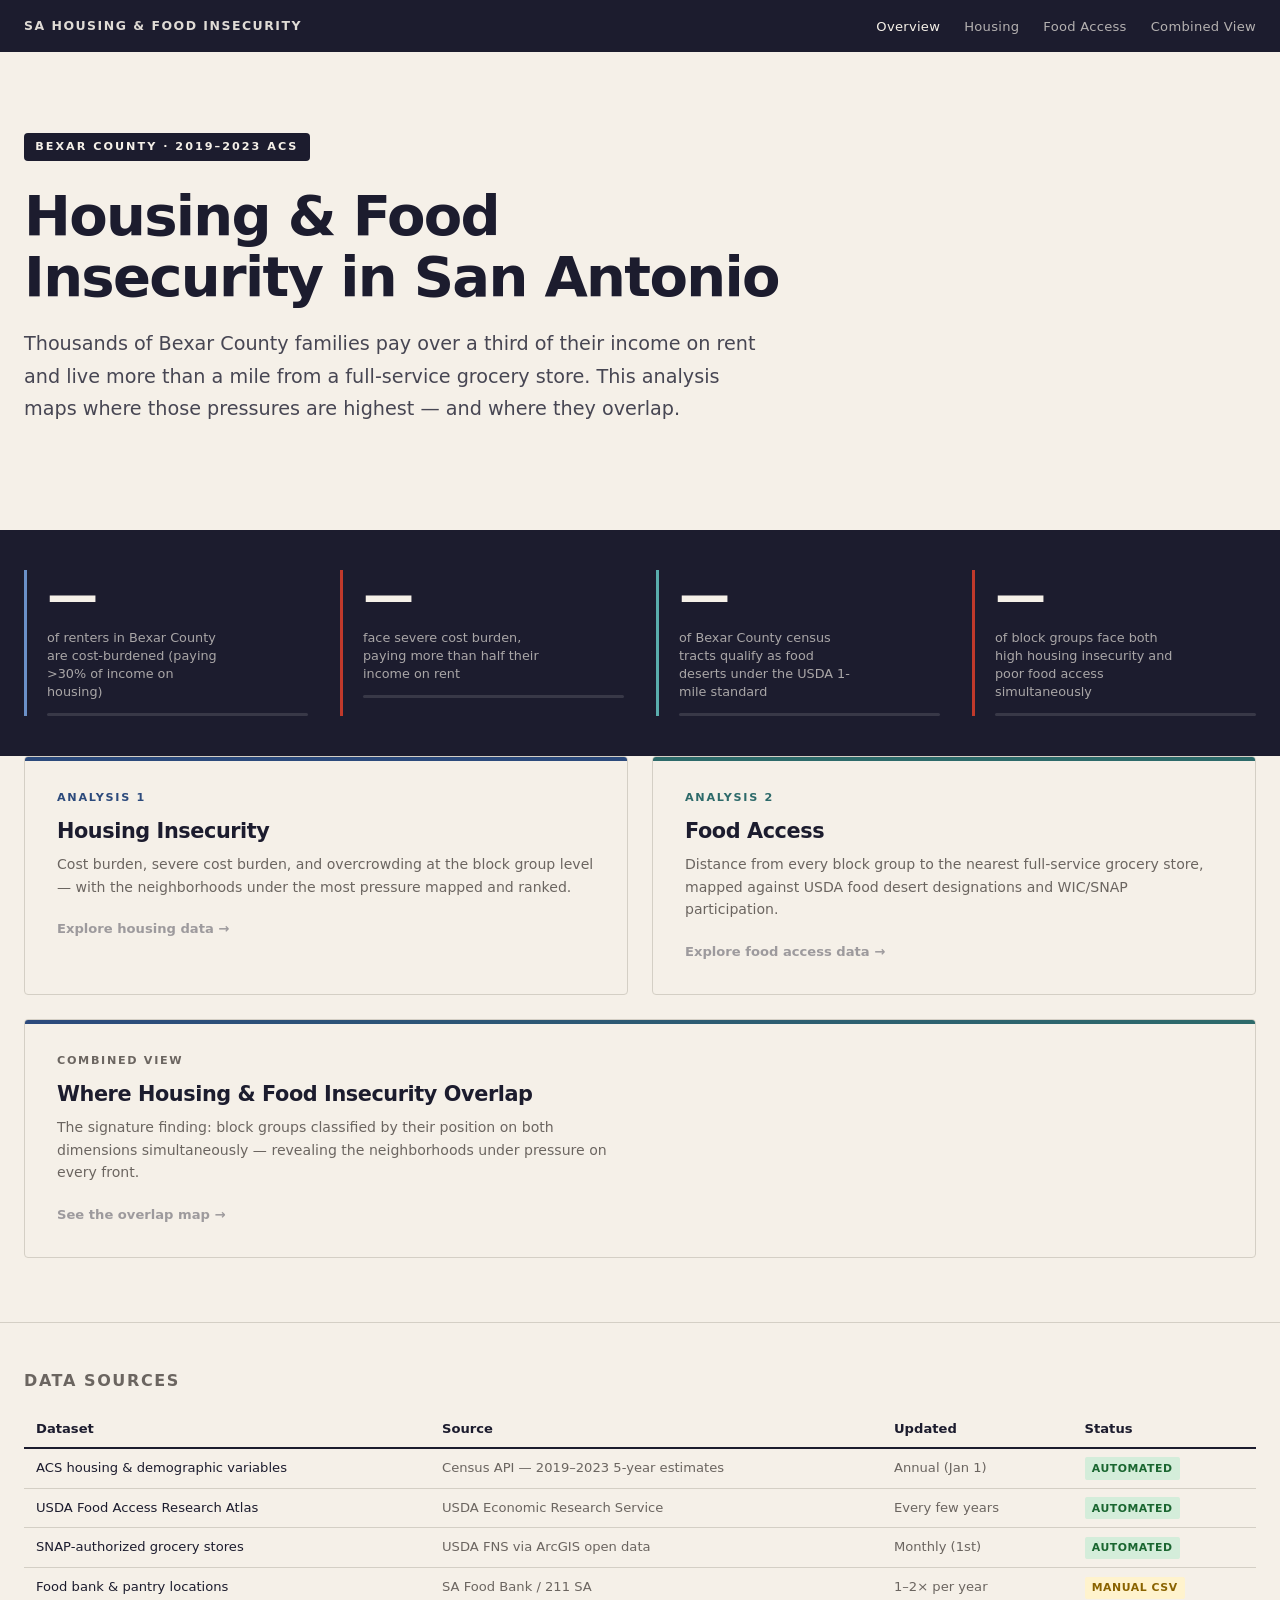
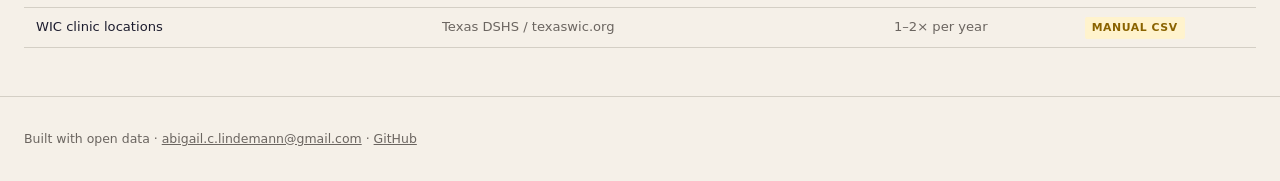
==== commit 154667b0: "fix: update wordmark, email, and GitHub link" ====
--- a/site/index.html
+++ b/site/index.html
@@ -10,7 +10,7 @@
 <body>
 
 <nav class="site-nav">
-  <a class="wordmark" href="index.html">CivicData SA</a>
+  <a class="wordmark" href="index.html">SA Housing &amp; Food Insecurity</a>
   <ul class="nav-links">
     <li><a href="index.html" class="active">Overview</a></li>
     <li><a href="housing.html">Housing</a></li>
@@ -117,7 +117,7 @@
 </section>
 
 <footer class="site-footer">
-  <span>Built with open data · <a href="mailto:civicdatasa@gmail.com">civicdatasa@gmail.com</a> · <a href="https://github.com/civicdatasa" target="_blank" rel="noopener">GitHub</a></span>
+  <span>Built with open data · <a href="mailto:abigail.c.lindemann@gmail.com">abigail.c.lindemann@gmail.com</a> · <a href="https://github.com/abigail-lindemann?tab=repositories" target="_blank" rel="noopener">GitHub</a></span>
   <span id="last-updated"></span>
 </footer>
 
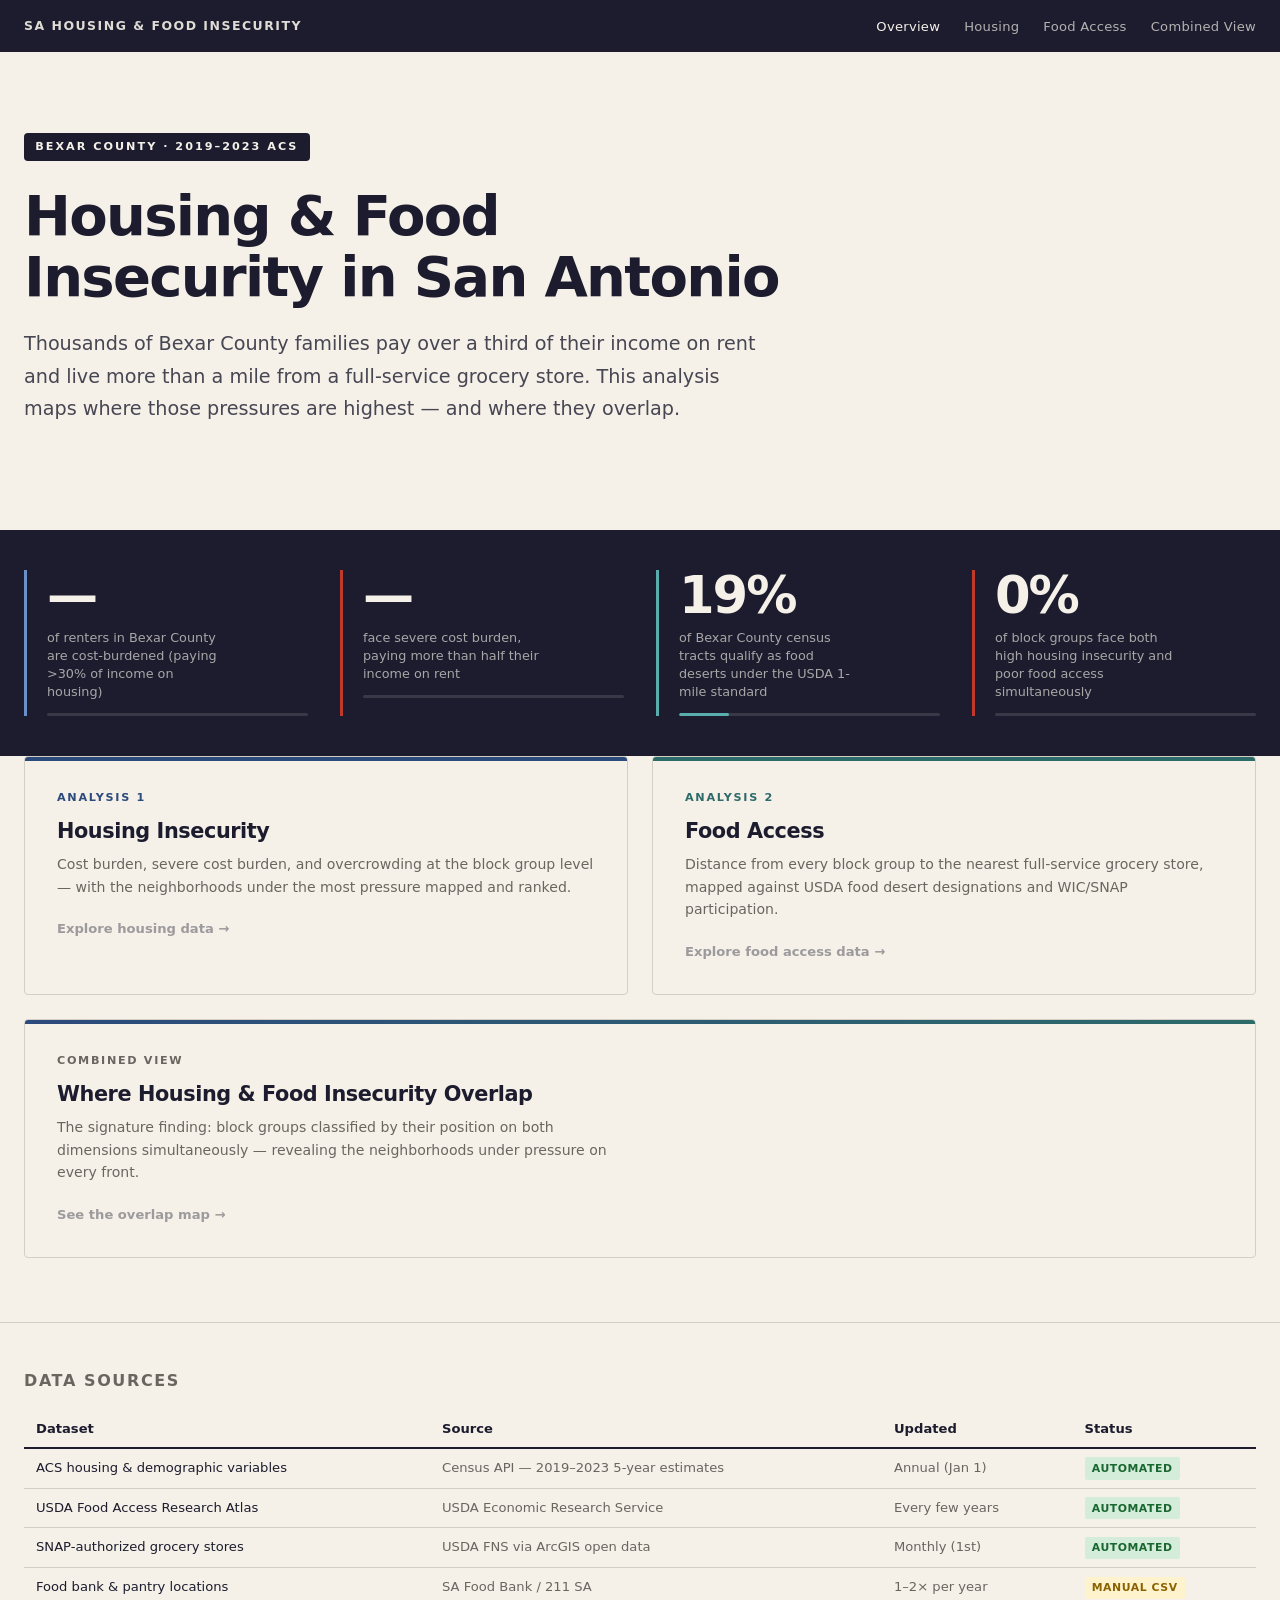
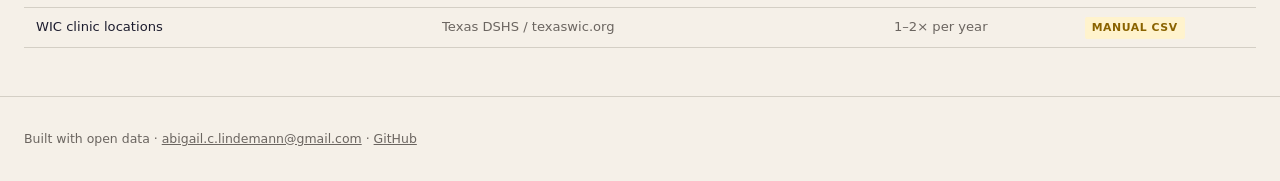
==== commit a91a93f2: "fix: correct GeoJSON filenames in all HTML pages" ====
--- a/site/index.html
+++ b/site/index.html
@@ -127,9 +127,9 @@
 // Falls back to showing placeholder dashes if data isn't loaded yet.
 document.addEventListener('DOMContentLoaded', () => {
   Promise.all([
-    fetch('data/housing_block_groups.geojson').then(r => r.ok ? r.json() : null).catch(() => null),
-    fetch('data/food_access_tracts.geojson').then(r => r.ok ? r.json() : null).catch(() => null),
-    fetch('data/overlap_block_groups.geojson').then(r => r.ok ? r.json() : null).catch(() => null),
+    fetch('data/block_groups.geojson').then(r => r.ok ? r.json() : null).catch(() => null),
+    fetch('data/block_groups.geojson').then(r => r.ok ? r.json() : null).catch(() => null),
+    fetch('data/block_groups.geojson').then(r => r.ok ? r.json() : null).catch(() => null),
   ]).then(([housing, food, overlap]) => {
 
     if (housing && housing.features && housing.features.length) {
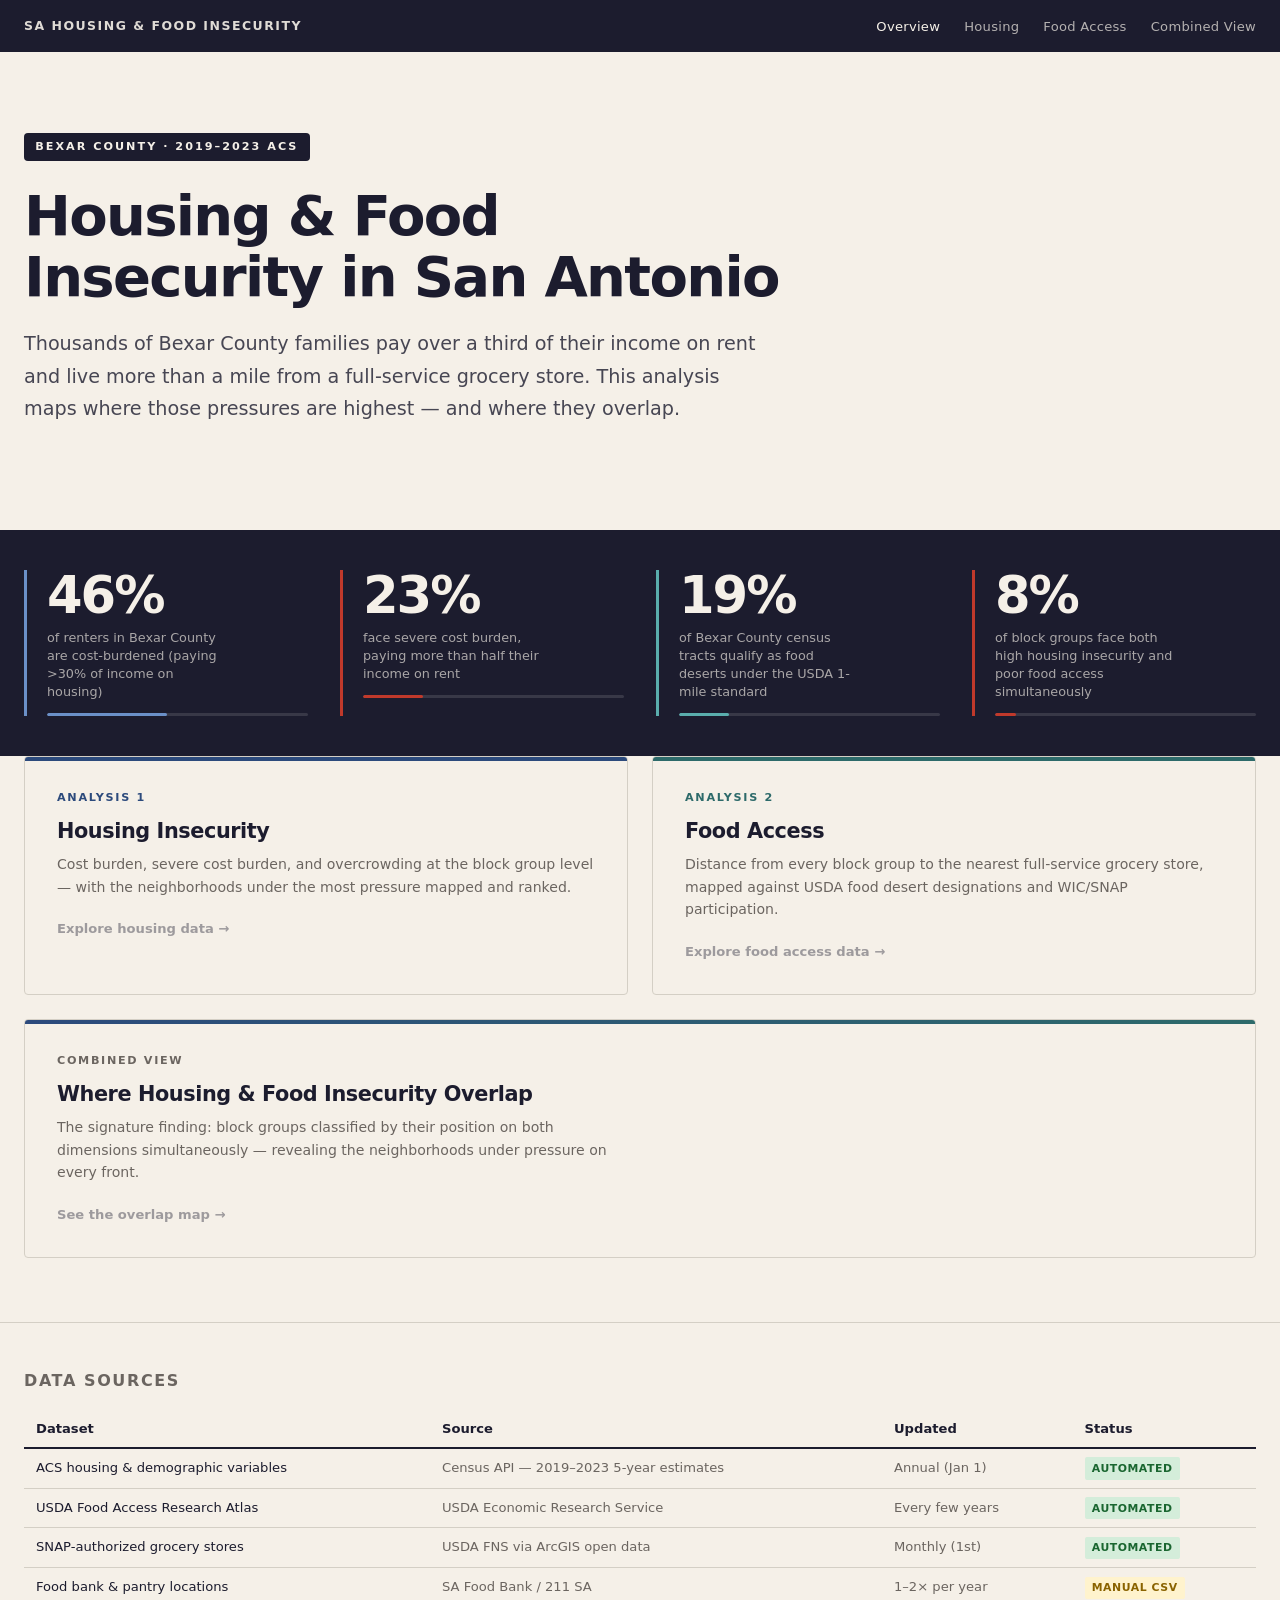
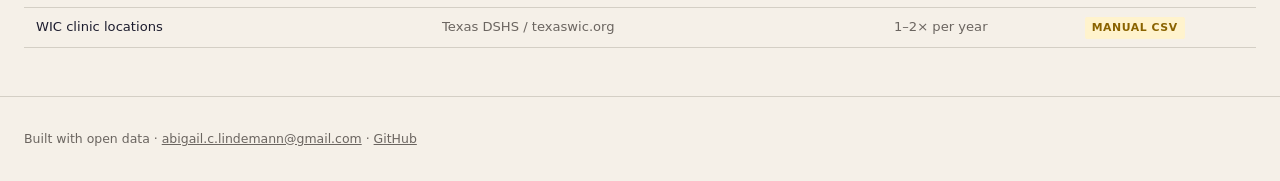
==== commit ef149586: "fix: correct nearest_grocery column name in index stats" ====
--- a/site/index.html
+++ b/site/index.html
@@ -158,7 +158,7 @@
 
     if (overlap && overlap.features && overlap.features.length) {
       const props = overlap.features.map(f => f.properties);
-      const both  = props.filter(p => (p.housing_score ?? 0) > 0.5 && (p.nearest_grocery_mi ?? 0) > 1).length;
+      const both  = props.filter(p => (p.housing_score ?? 0) > 0.5 && (p.nearest_grocery_miles ?? 0) > 1).length;
       const pct   = Math.round(both / props.length * 100);
       document.getElementById('stat-both').textContent = pct + '%';
       document.getElementById('bar-both').dataset.pct  = pct;
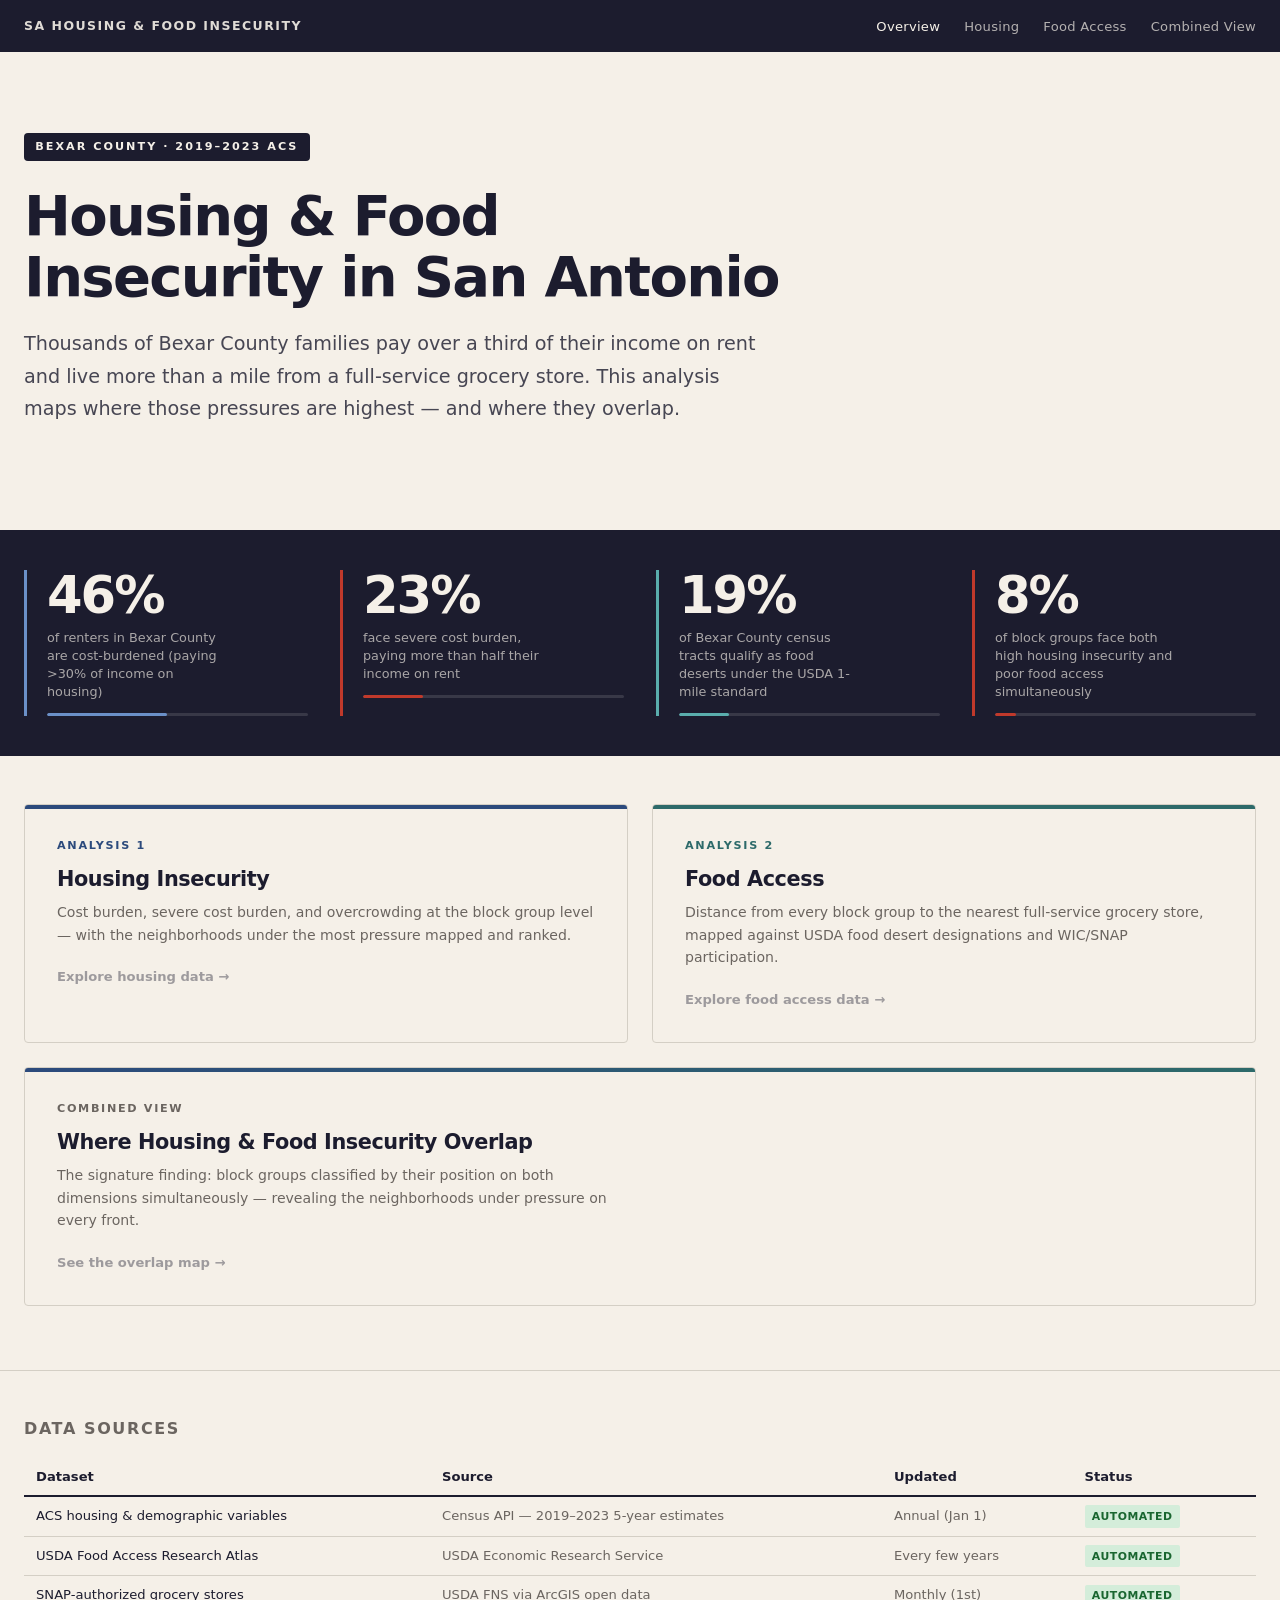
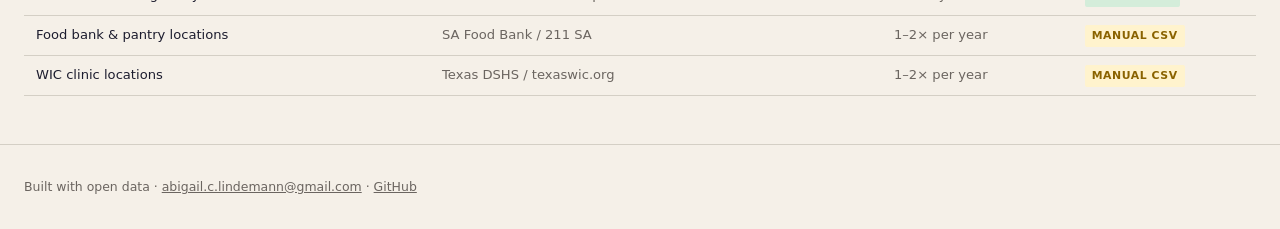
==== commit 9a575b47: "fix: add spacing between stat strip and analysis cards" ====
--- a/site/index.html
+++ b/site/index.html
@@ -54,7 +54,7 @@
   </div>
 </div>
 
-<div class="analysis-grid">
+<div class="analysis-grid" style="padding-top: 3rem;">
   <a href="housing.html" class="analysis-card housing">
     <div class="card-tag">Analysis 1</div>
     <h2>Housing Insecurity</h2>
